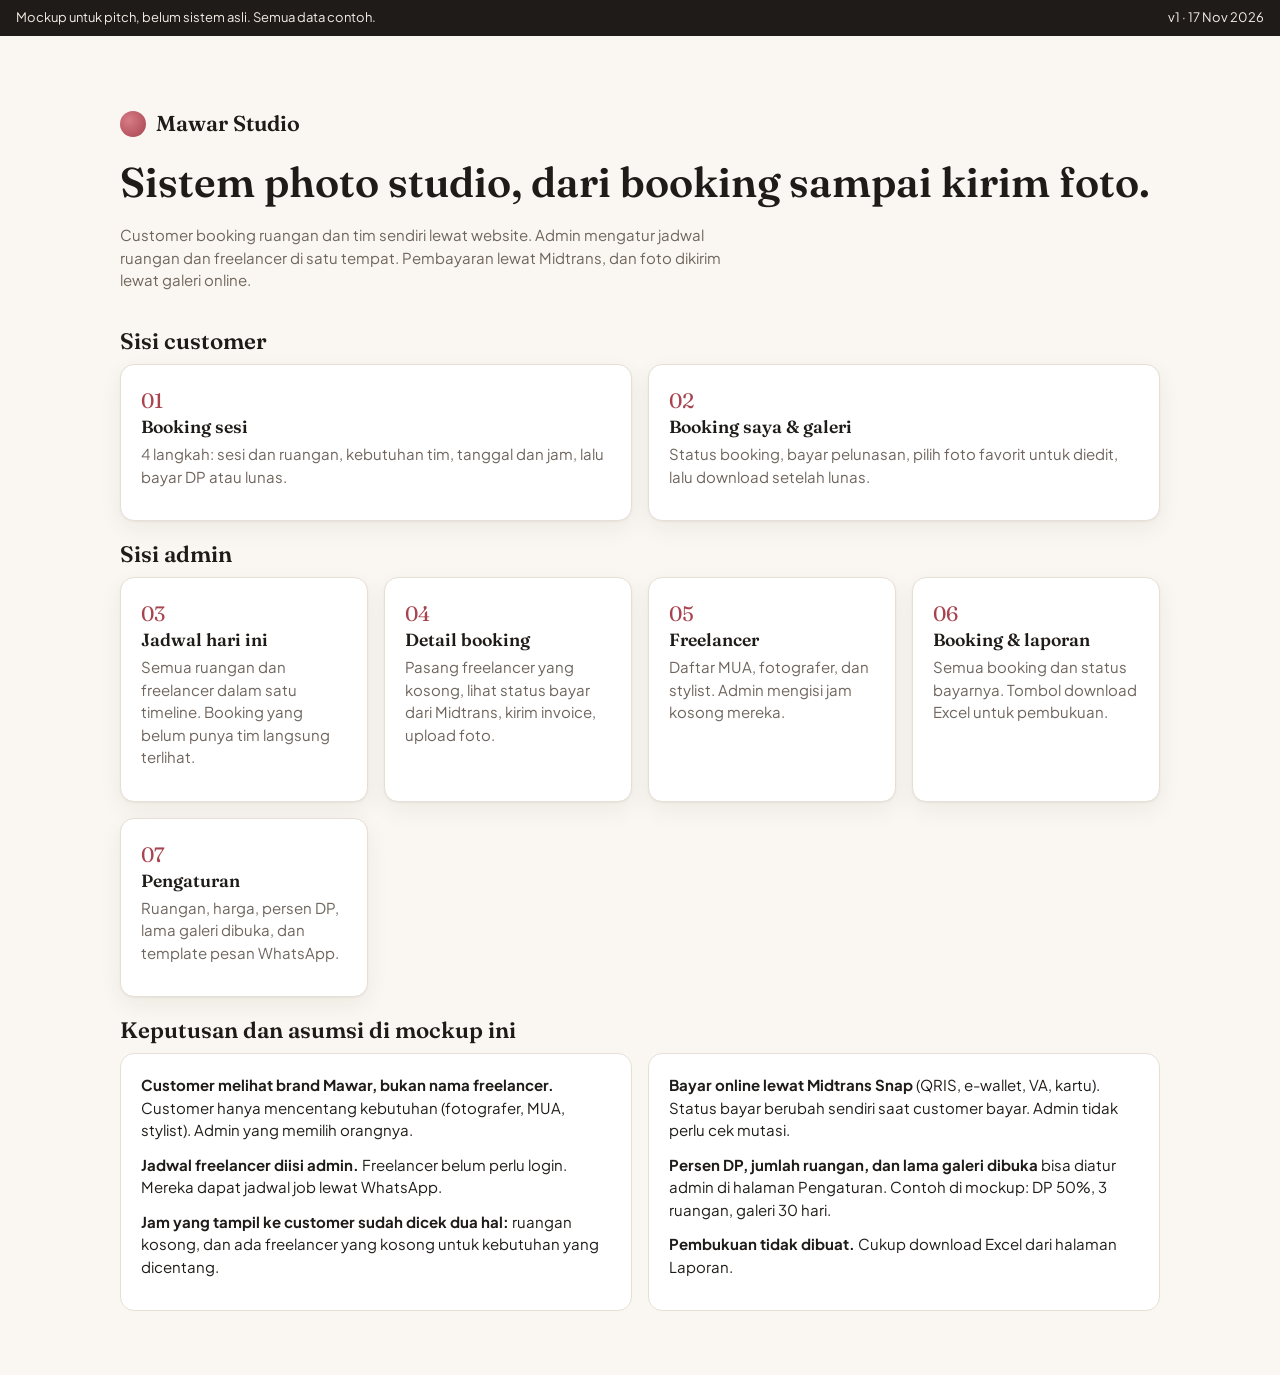
==== mockups/index.html @ 93187fc4 "Add clickable HTML mockups for the photo studio system Customer side: 4-step booking with Midtrans S" ====
<!doctype html>
<html lang="id">
<head>
  <meta charset="utf-8">
  <meta name="viewport" content="width=device-width, initial-scale=1">
  <title>Mawar Studio · Mockup sistem photo studio</title>
  <link rel="stylesheet" href="assets/style.css">
</head>
<body>
  <div class="mock-bar"><span>Mockup untuk pitch, belum sistem asli. Semua data contoh.</span><span>v1 · 17 Nov 2026</span></div>

  <main class="wrap">
    <section class="hero">
      <div class="brand" style="margin-bottom:18px"><span class="dot"></span> Mawar Studio</div>
      <h1>Sistem photo studio, dari booking sampai kirim foto.</h1>
      <p class="muted" style="max-width:640px">Customer booking ruangan dan tim sendiri lewat website. Admin mengatur jadwal ruangan dan freelancer di satu tempat. Pembayaran lewat Midtrans, dan foto dikirim lewat galeri online.</p>
    </section>

    <h2>Sisi customer</h2>
    <div class="grid g3">
      <a class="card screen-card" href="booking.html">
        <span class="num">01</span>
        <h3>Booking sesi</h3>
        <p class="muted">4 langkah: sesi dan ruangan, kebutuhan tim, tanggal dan jam, lalu bayar DP atau lunas.</p>
      </a>
      <a class="card screen-card" href="booking-saya.html">
        <span class="num">02</span>
        <h3>Booking saya &amp; galeri</h3>
        <p class="muted">Status booking, bayar pelunasan, pilih foto favorit untuk diedit, lalu download setelah lunas.</p>
      </a>
    </div>

    <h2 class="mt">Sisi admin</h2>
    <div class="grid g3">
      <a class="card screen-card" href="admin/index.html">
        <span class="num">03</span>
        <h3>Jadwal hari ini</h3>
        <p class="muted">Semua ruangan dan freelancer dalam satu timeline. Booking yang belum punya tim langsung terlihat.</p>
      </a>
      <a class="card screen-card" href="admin/booking.html">
        <span class="num">04</span>
        <h3>Detail booking</h3>
        <p class="muted">Pasang freelancer yang kosong, lihat status bayar dari Midtrans, kirim invoice, upload foto.</p>
      </a>
      <a class="card screen-card" href="admin/freelancer.html">
        <span class="num">05</span>
        <h3>Freelancer</h3>
        <p class="muted">Daftar MUA, fotografer, dan stylist. Admin mengisi jam kosong mereka.</p>
      </a>
      <a class="card screen-card" href="admin/laporan.html">
        <span class="num">06</span>
        <h3>Booking &amp; laporan</h3>
        <p class="muted">Semua booking dan status bayarnya. Tombol download Excel untuk pembukuan.</p>
      </a>
      <a class="card screen-card" href="admin/pengaturan.html">
        <span class="num">07</span>
        <h3>Pengaturan</h3>
        <p class="muted">Ruangan, harga, persen DP, lama galeri dibuka, dan template pesan WhatsApp.</p>
      </a>
    </div>

    <h2 class="mt">Keputusan dan asumsi di mockup ini</h2>
    <div class="grid g2">
      <div class="card flat stack">
        <p><b>Customer melihat brand Mawar, bukan nama freelancer.</b> Customer hanya mencentang kebutuhan (fotografer, MUA, stylist). Admin yang memilih orangnya.</p>
        <p><b>Jadwal freelancer diisi admin.</b> Freelancer belum perlu login. Mereka dapat jadwal job lewat WhatsApp.</p>
        <p><b>Jam yang tampil ke customer sudah dicek dua hal:</b> ruangan kosong, dan ada freelancer yang kosong untuk kebutuhan yang dicentang.</p>
      </div>
      <div class="card flat stack">
        <p><b>Bayar online lewat Midtrans Snap</b> (QRIS, e-wallet, VA, kartu). Status bayar berubah sendiri saat customer bayar. Admin tidak perlu cek mutasi.</p>
        <p><b>Persen DP, jumlah ruangan, dan lama galeri dibuka</b> bisa diatur admin di halaman Pengaturan. Contoh di mockup: DP 50%, 3 ruangan, galeri 30 hari.</p>
        <p><b>Pembukuan tidak dibuat.</b> Cukup download Excel dari halaman Laporan.</p>
      </div>
    </div>
  </main>
</body>
</html>
---- mockups/assets/style.css ----
/* Mawar Studio mockup styles. Static mockup only, no build step. */
@import url("https://fonts.googleapis.com/css2?family=Fraunces:opsz,wght@9..144,400;9..144,600&family=Plus+Jakarta+Sans:wght@400;500;600;700&display=swap");

:root {
  --bg: #faf7f2;
  --surface: #ffffff;
  --ink: #1f1b18;
  --muted: #6f655d;
  --line: #e7dfd5;
  --rose: #a8434f;
  --rose-soft: #f6e6e7;
  --sand: #efe7dc;
  --green: #2f7d5b;
  --green-soft: #e3f1ea;
  --amber: #a86b12;
  --amber-soft: #fbf0dc;
  --red: #b3372f;
  --red-soft: #fbe5e3;
  --radius: 14px;
  --shadow: 0 1px 2px rgba(31, 27, 24, .05), 0 8px 24px rgba(31, 27, 24, .06);
}

* { box-sizing: border-box; }
html, body { margin: 0; }
body {
  font-family: "Plus Jakarta Sans", system-ui, sans-serif;
  background: var(--bg);
  color: var(--ink);
  font-size: 15px;
  line-height: 1.5;
}
h1, h2, h3 { font-family: "Fraunces", Georgia, serif; font-weight: 600; line-height: 1.2; margin: 0 0 .4em; }
h1 { font-size: 2rem; }
h2 { font-size: 1.4rem; }
h3 { font-size: 1.1rem; }
p { margin: 0 0 .8em; }
a { color: var(--rose); }
small, .muted { color: var(--muted); }
img { max-width: 100%; display: block; }

/* Layout */
.wrap { max-width: 1080px; margin: 0 auto; padding: 24px 20px 64px; }
.narrow { max-width: 640px; }
.row { display: flex; gap: 12px; align-items: center; flex-wrap: wrap; }
.between { justify-content: space-between; }
.grid { display: grid; gap: 16px; }
.g2 { grid-template-columns: repeat(auto-fit, minmax(260px, 1fr)); }
.g3 { grid-template-columns: repeat(auto-fit, minmax(220px, 1fr)); }
.stack > * + * { margin-top: 12px; }
.mt { margin-top: 20px; }

/* Mockup banner */
.mock-bar {
  background: var(--ink); color: #f3ece4; font-size: 13px;
  padding: 8px 16px; display: flex; gap: 16px; justify-content: space-between; align-items: center; flex-wrap: wrap;
}
.mock-bar a { color: #f3ece4; text-decoration: none; opacity: .85; }
.mock-bar a:hover { opacity: 1; text-decoration: underline; }

/* Brand header (customer) */
.site-head { background: var(--surface); border-bottom: 1px solid var(--line); }
.site-head .wrap { padding-top: 14px; padding-bottom: 14px; display: flex; justify-content: space-between; align-items: center; }
.brand { font-family: "Fraunces", serif; font-size: 1.35rem; font-weight: 600; color: var(--ink); text-decoration: none; display: flex; align-items: center; gap: 10px; }
.brand .dot { width: 26px; height: 26px; border-radius: 50%; background: radial-gradient(circle at 35% 35%, #d77c86, var(--rose)); }

/* Cards */
.card { background: var(--surface); border: 1px solid var(--line); border-radius: var(--radius); padding: 20px; box-shadow: var(--shadow); }
.card.flat { box-shadow: none; }
.card h3 { margin-bottom: 6px; }

/* Buttons */
.btn {
  display: inline-flex; align-items: center; justify-content: center; gap: 8px;
  border: 1px solid var(--ink); background: var(--ink); color: #fff;
  padding: 11px 18px; border-radius: 999px; font: inherit; font-weight: 600; cursor: pointer; text-decoration: none;
  transition: transform .1s ease, opacity .15s ease;
}
.btn:hover { opacity: .9; }
.btn:active { transform: scale(.98); }
.btn.ghost { background: transparent; color: var(--ink); }
.btn.rose { background: var(--rose); border-color: var(--rose); }
.btn.green { background: var(--green); border-color: var(--green); }
.btn.sm { padding: 7px 12px; font-size: 13px; }
.btn.block { width: 100%; }
.btn[disabled] { opacity: .4; cursor: not-allowed; }
button:focus-visible, a:focus-visible, input:focus-visible, select:focus-visible { outline: 3px solid #d9a2a8; outline-offset: 2px; }

/* Pills / badges */
.badge { display: inline-block; font-size: 12px; font-weight: 600; padding: 3px 10px; border-radius: 999px; background: var(--sand); color: var(--ink); white-space: nowrap; }
.badge.paid { background: var(--green-soft); color: var(--green); }
.badge.dp { background: var(--amber-soft); color: var(--amber); }
.badge.unpaid { background: var(--red-soft); color: var(--red); }
.badge.rose { background: var(--rose-soft); color: var(--rose); }

/* Forms */
label { font-weight: 600; font-size: 14px; display: block; margin-bottom: 6px; }
input[type=text], input[type=email], input[type=tel], input[type=number], input[type=date], select, textarea {
  width: 100%; font: inherit; padding: 11px 12px; border: 1px solid var(--line); border-radius: 10px; background: #fff; color: var(--ink);
}
.field + .field { margin-top: 14px; }
.hint { font-size: 13px; color: var(--muted); margin-top: 4px; }

/* Selectable option cards */
.opt { position: relative; display: block; cursor: pointer; }
.opt input { position: absolute; opacity: 0; pointer-events: none; }
.opt .box { border: 1.5px solid var(--line); border-radius: var(--radius); background: #fff; padding: 14px; height: 100%; transition: border-color .15s, box-shadow .15s; }
.opt input:checked + .box { border-color: var(--rose); box-shadow: 0 0 0 3px var(--rose-soft); }
.opt input:focus-visible + .box { outline: 3px solid #d9a2a8; outline-offset: 2px; }
.opt .thumb { aspect-ratio: 4 / 3; border-radius: 10px; margin-bottom: 10px; background-size: cover; background-position: center; }
.price { font-weight: 700; }

/* Stepper */
.steps { display: flex; gap: 6px; margin: 8px 0 20px; }
.steps .s { flex: 1; height: 5px; border-radius: 99px; background: var(--line); }
.steps .s.on { background: var(--rose); }
.step-label { font-size: 13px; color: var(--muted); font-weight: 600; letter-spacing: .02em; text-transform: uppercase; }

/* Date strip and slots */
.dates { display: flex; gap: 8px; overflow-x: auto; padding-bottom: 6px; }
.date {
  flex: 0 0 64px; text-align: center; border: 1.5px solid var(--line); border-radius: 12px; background: #fff;
  padding: 8px 4px; cursor: pointer; font: inherit; color: var(--ink);
}
.date b { display: block; font-size: 1.2rem; }
.date.on { border-color: var(--rose); background: var(--rose-soft); }
.slots { display: grid; grid-template-columns: repeat(auto-fill, minmax(96px, 1fr)); gap: 8px; }
.slot { border: 1.5px solid var(--line); border-radius: 10px; background: #fff; padding: 10px 6px; font: inherit; cursor: pointer; text-align: center; color: var(--ink); }
.slot.on { border-color: var(--rose); background: var(--rose-soft); font-weight: 700; }
.slot[disabled] { background: #f3efe9; color: #aaa097; cursor: not-allowed; text-decoration: line-through; }
.slot small { display: block; font-size: 11px; text-decoration: none; }

/* Summary bar */
.summary { position: sticky; bottom: 0; background: var(--surface); border-top: 1px solid var(--line); padding: 14px 20px; box-shadow: 0 -6px 20px rgba(0,0,0,.05); }
.summary .wrap { padding: 0; display: flex; justify-content: space-between; align-items: center; gap: 12px; }
.lines { width: 100%; border-collapse: collapse; }
.lines td { padding: 6px 0; }
.lines td:last-child { text-align: right; }
.lines tr.total td { border-top: 1px solid var(--line); font-weight: 700; padding-top: 10px; }

/* Modal (Midtrans Snap simulation) */
.modal { position: fixed; inset: 0; background: rgba(20, 16, 14, .55); display: none; align-items: center; justify-content: center; padding: 16px; z-index: 50; }
.modal.open { display: flex; }
.sheet { background: #fff; width: 100%; max-width: 400px; border-radius: 16px; overflow: hidden; box-shadow: 0 20px 60px rgba(0,0,0,.3); }
.sheet .top { background: #0b2b4c; color: #fff; padding: 14px 18px; }
.sheet .top small { color: #b8c7d8; }
.sheet .body { padding: 16px 18px 18px; }
.method { display: flex; justify-content: space-between; align-items: center; width: 100%; padding: 13px 12px; border: 1px solid var(--line); border-radius: 10px; background: #fff; font: inherit; cursor: pointer; margin-bottom: 8px; color: var(--ink); }
.method:hover { border-color: #0b2b4c; }
.qr { width: 180px; height: 180px; margin: 10px auto; background:
  repeating-linear-gradient(90deg, #111 0 8px, #fff 8px 14px, #111 14px 18px, #fff 18px 30px),
  repeating-linear-gradient(0deg, #111 0 6px, #fff 6px 16px);
  background-blend-mode: difference; border: 10px solid #fff; outline: 1px solid var(--line); }

/* WhatsApp bubble */
.wa { background: #e7ddd3; border-radius: 14px; padding: 14px; }
.wa .msg { background: #dcf8c6; border-radius: 10px 10px 2px 10px; padding: 10px 12px; max-width: 92%; margin-left: auto; font-size: 14px; box-shadow: 0 1px 1px rgba(0,0,0,.1); white-space: pre-line; }
.wa .who { font-size: 12px; color: var(--muted); margin-bottom: 6px; }

/* Timeline (status) */
.timeline { list-style: none; padding: 0; margin: 0; }
.timeline li { position: relative; padding: 0 0 16px 28px; }
.timeline li::before { content: ""; position: absolute; left: 6px; top: 6px; width: 10px; height: 10px; border-radius: 50%; background: var(--line); box-shadow: 0 0 0 3px #fff; }
.timeline li::after { content: ""; position: absolute; left: 10px; top: 18px; bottom: 0; width: 2px; background: var(--line); }
.timeline li:last-child::after { display: none; }
.timeline li.done::before { background: var(--green); }
.timeline li.now::before { background: var(--rose); }

/* Gallery */
.gallery { display: grid; grid-template-columns: repeat(auto-fill, minmax(150px, 1fr)); gap: 10px; }
.ph { position: relative; aspect-ratio: 3 / 4; border-radius: 10px; overflow: hidden; background: var(--sand); }
.ph img { width: 100%; height: 100%; object-fit: cover; }
.ph .wm { position: absolute; inset: 0; display: flex; align-items: center; justify-content: center; color: rgba(255,255,255,.75); font-family: "Fraunces", serif; font-size: 18px; transform: rotate(-25deg); pointer-events: none; text-shadow: 0 1px 3px rgba(0,0,0,.4); }
.ph .fav { position: absolute; right: 8px; bottom: 8px; width: 34px; height: 34px; border-radius: 50%; border: 0; background: rgba(255,255,255,.9); cursor: pointer; font-size: 16px; }
.ph .fav.on { background: var(--rose); color: #fff; }
.unlocked .wm { display: none; }

/* Admin shell */
.admin { display: grid; grid-template-columns: 220px 1fr; min-height: calc(100vh - 36px); }
.side { background: #201b18; color: #e9e1d8; padding: 20px 14px; }
.side .brand { color: #fff; margin-bottom: 24px; font-size: 1.15rem; }
.side nav a { display: block; color: #cfc4b9; text-decoration: none; padding: 9px 12px; border-radius: 10px; margin-bottom: 2px; font-weight: 500; }
.side nav a:hover { background: #2d2622; color: #fff; }
.side nav a.on { background: #3a302b; color: #fff; }
.side .who { margin-top: 28px; font-size: 13px; color: #9d9087; padding: 0 12px; }
.main { padding: 24px 28px 60px; min-width: 0; }
.main-head { display: flex; justify-content: space-between; align-items: center; gap: 12px; flex-wrap: wrap; margin-bottom: 18px; }
.kpis { display: grid; grid-template-columns: repeat(auto-fit, minmax(170px, 1fr)); gap: 12px; margin-bottom: 18px; }
.kpi { background: #fff; border: 1px solid var(--line); border-radius: 12px; padding: 14px 16px; }
.kpi b { display: block; font-size: 1.5rem; font-family: "Fraunces", serif; }
.kpi span { font-size: 13px; color: var(--muted); }

@media (max-width: 860px) {
  .admin { grid-template-columns: 1fr; }
  .side { padding: 12px; }
  .side .brand { margin-bottom: 8px; }
  .side nav { display: flex; gap: 4px; overflow-x: auto; }
  .side nav a { white-space: nowrap; }
  .side .who { display: none; }
  .main { padding: 18px 14px 48px; }
}

/* Day timeline (admin) */
.tl { overflow-x: auto; background: #fff; border: 1px solid var(--line); border-radius: var(--radius); }
.tl-grid { display: grid; grid-template-columns: 150px 1fr; min-width: 900px; }
.tl-row { display: contents; }
.tl-name { padding: 10px 12px; border-bottom: 1px solid var(--line); font-weight: 600; font-size: 14px; background: #fcfaf7; }
.tl-name small { display: block; font-weight: 400; }
.tl-track { position: relative; border-bottom: 1px solid var(--line); min-height: 58px;
  background-image: repeating-linear-gradient(90deg, transparent 0, transparent calc(100% / 13 - 1px), var(--line) calc(100% / 13 - 1px), var(--line) calc(100% / 13)); }
.tl-head .tl-track { min-height: 32px; display: grid; grid-template-columns: repeat(13, 1fr); font-size: 12px; color: var(--muted); background: #fcfaf7; }
.tl-head .tl-track span { padding: 8px 4px; }
.tl-sec { grid-column: 1 / -1; padding: 6px 12px; font-size: 12px; font-weight: 700; color: var(--muted); text-transform: uppercase; letter-spacing: .04em; background: var(--bg); border-bottom: 1px solid var(--line); }
.blk { position: absolute; top: 7px; bottom: 7px; border-radius: 8px; padding: 5px 8px; font-size: 12px; line-height: 1.3; overflow: hidden; text-decoration: none; color: var(--ink); border-left: 4px solid; }
.blk b { display: block; white-space: nowrap; overflow: hidden; text-overflow: ellipsis; }
.blk.paid { background: var(--green-soft); border-color: var(--green); }
.blk.dp { background: var(--amber-soft); border-color: var(--amber); }
.blk.unpaid { background: var(--red-soft); border-color: var(--red); }
.blk.free { background: #eef3f8; border-color: #8aa4bf; color: #3d5470; }
.blk.job { background: var(--rose-soft); border-color: var(--rose); }
.blk.buffer { background: repeating-linear-gradient(45deg, #f1ece6, #f1ece6 4px, #e8e1d9 4px, #e8e1d9 8px); border-color: #c9beb2; color: var(--muted); }

/* Tables */
.table-wrap { overflow-x: auto; background: #fff; border: 1px solid var(--line); border-radius: var(--radius); }
table.t { width: 100%; border-collapse: collapse; font-size: 14px; }
table.t th, table.t td { padding: 11px 14px; text-align: left; border-bottom: 1px solid var(--line); white-space: nowrap; }
table.t th { font-size: 12px; text-transform: uppercase; letter-spacing: .04em; color: var(--muted); background: #fcfaf7; }
table.t tr:last-child td { border-bottom: 0; }
table.t td.num, table.t th.num { text-align: right; }

/* Availability grid (freelancer) */
.avail { display: grid; grid-template-columns: 70px repeat(7, 1fr); gap: 4px; min-width: 620px; }
.avail .h { font-size: 12px; font-weight: 700; color: var(--muted); text-align: center; padding: 4px; }
.avail .t { font-size: 12px; color: var(--muted); padding: 6px 4px; }
.cell { border: 1px solid var(--line); border-radius: 6px; background: #fff; cursor: pointer; min-height: 30px; }
.cell.on { background: #cfe5d8; border-color: #9cc8ae; }
.cell.busy { background: var(--rose-soft); border-color: #e3b9bd; cursor: not-allowed; }

/* Dropzone */
.drop { border: 2px dashed #d3c7ba; border-radius: var(--radius); padding: 26px; text-align: center; background: #fcfaf7; color: var(--muted); }

/* Toast */
.toast { position: fixed; left: 50%; bottom: 24px; transform: translateX(-50%) translateY(20px); background: var(--ink); color: #fff; padding: 11px 18px; border-radius: 999px; font-size: 14px; opacity: 0; transition: all .25s ease; z-index: 60; pointer-events: none; }
.toast.show { opacity: 1; transform: translateX(-50%) translateY(0); }

/* Hub */
.hero { padding: 48px 0 24px; }
.hero h1 { font-size: 2.6rem; }
.screen-card { display: block; text-decoration: none; color: var(--ink); transition: transform .15s ease, box-shadow .15s ease; }
.screen-card:hover { transform: translateY(-2px); box-shadow: 0 12px 30px rgba(31,27,24,.1); }
.screen-card .num { font-family: "Fraunces", serif; color: var(--rose); font-size: 1.3rem; }
.note { background: var(--amber-soft); border: 1px solid #efd9b1; border-radius: 12px; padding: 14px 16px; font-size: 14px; }
.hide { display: none !important; }
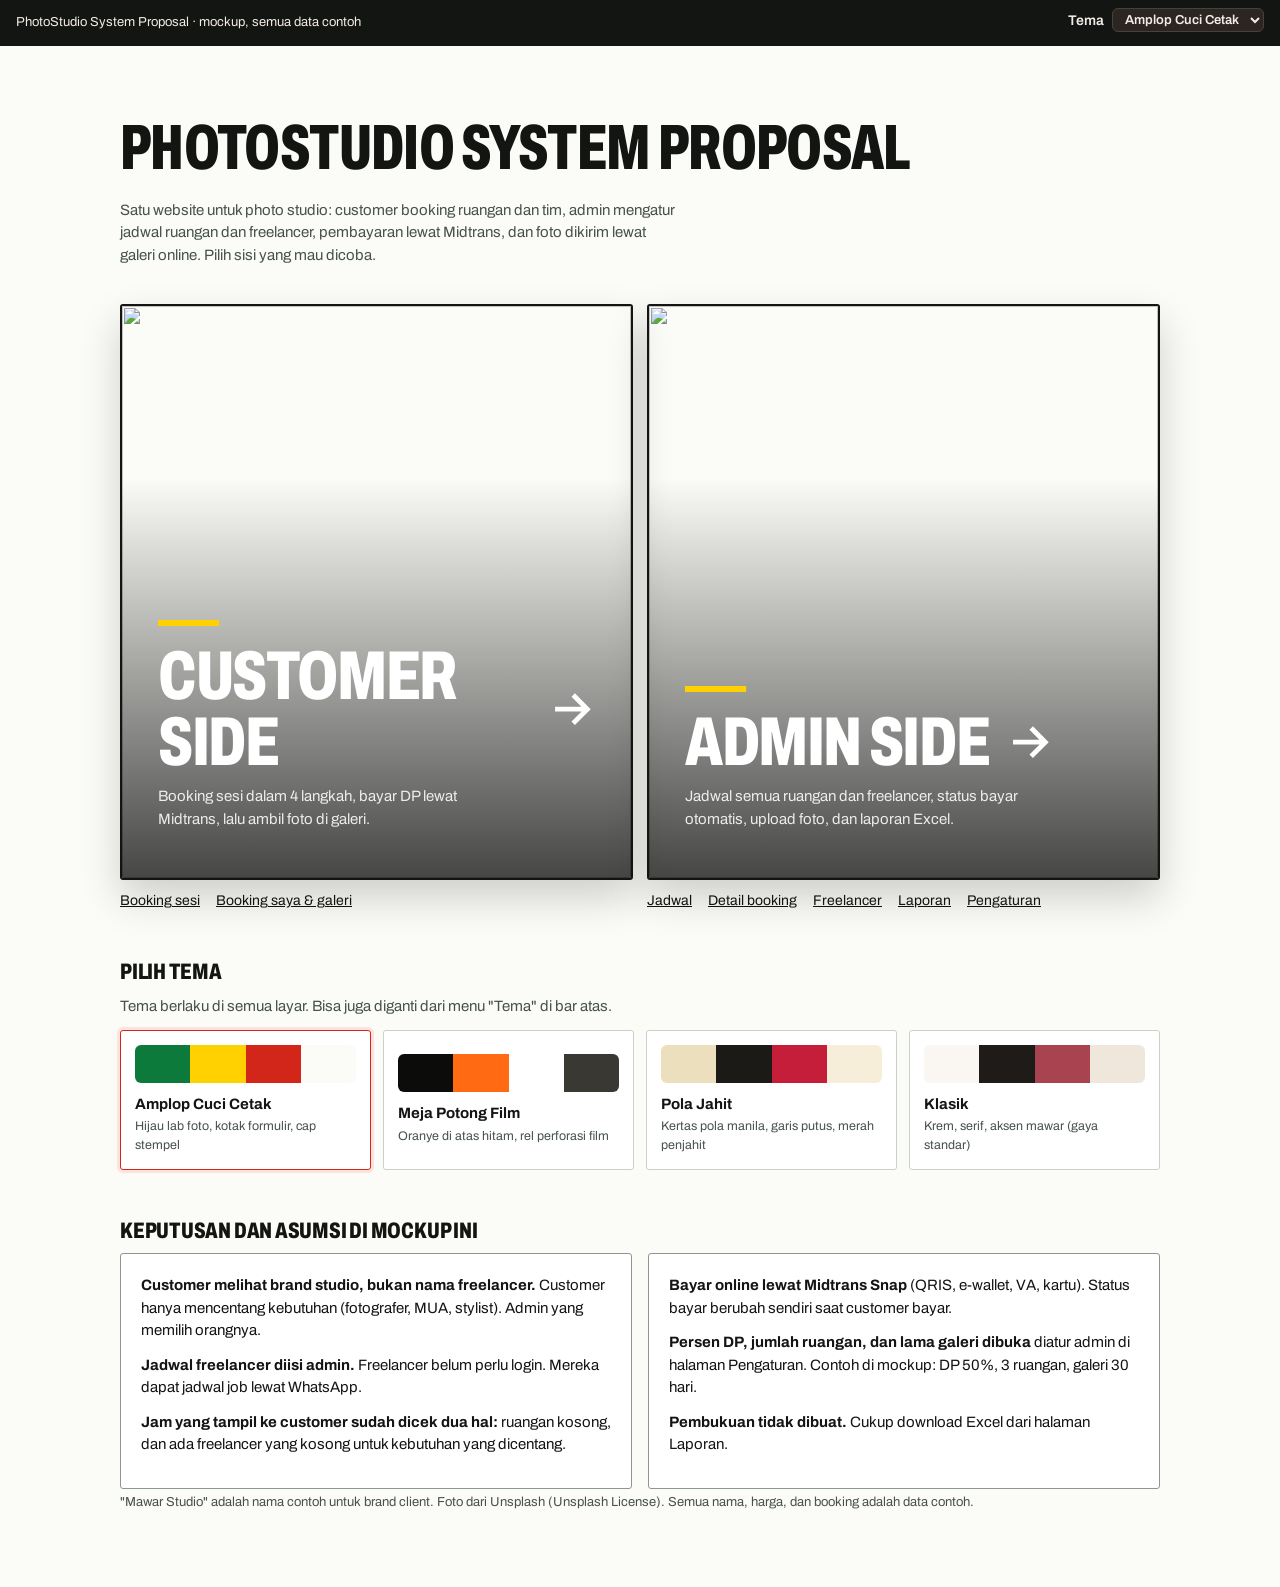
==== commit c253eec9: "Rename to PhotoStudio System Proposal, add stock photos and themes - Start page with two large Custo" ====
--- a/mockups/index.html
+++ b/mockups/index.html
@@ -2,76 +2,88 @@
 <html lang="id">
 <head>
   <meta charset="utf-8">
+  <script>(function(){var q=new URLSearchParams(location.search).get("theme"),t=q||localStorage.getItem("ps-theme")||"cetak";document.documentElement.dataset.theme=t;if(q)try{localStorage.setItem("ps-theme",q)}catch(e){}})()</script>
   <meta name="viewport" content="width=device-width, initial-scale=1">
-  <title>Mawar Studio · Mockup sistem photo studio</title>
+  <title>PhotoStudio System Proposal</title>
   <link rel="stylesheet" href="assets/style.css">
 </head>
 <body>
-  <div class="mock-bar"><span>Mockup untuk pitch, belum sistem asli. Semua data contoh.</span><span>v1 · 17 Nov 2026</span></div>
+  <!--
+  THESIS: the proposal opens on two doors, the customer's and the studio's, instead of a feature list; the system is understood by walking in.
+  OWN-WORLD: default theme "Amplop Cuci Cetak": photo-lab envelope green fields, black order-form rule boxes, red ink for the chosen option, yellow price box, stamped mono numbers, condensed uppercase Archivo.
+  STORY: the visitor picks a side, clicks through a real booking or a real admin day, and believes one system can replace the DM-and-spreadsheet routine.
+  FIRST VIEWPORT: title left at display size; below it two equal full-photo doors, Customer Side and Admin Side, each with a growing accent bar and arrow.
+  FORM: grounded candidate 6 of 7 (photo-lab print envelope); challengers Meja Potong Film and Pola Jahit kept as switchable themes; seed key 1aae9d36.
+  FINISH: unreviewed and undocumented is unfinished; this build ends with the finish review, the verdict, and DESIGN.md
+  -->
+  <div class="mock-bar"><span>PhotoStudio System Proposal · mockup, semua data contoh</span></div>
 
   <main class="wrap">
-    <section class="hero">
-      <div class="brand" style="margin-bottom:18px"><span class="dot"></span> Mawar Studio</div>
-      <h1>Sistem photo studio, dari booking sampai kirim foto.</h1>
-      <p class="muted" style="max-width:640px">Customer booking ruangan dan tim sendiri lewat website. Admin mengatur jadwal ruangan dan freelancer di satu tempat. Pembayaran lewat Midtrans, dan foto dikirim lewat galeri online.</p>
+    <section class="start-top">
+      <h1>PhotoStudio System Proposal</h1>
+      <p>Satu website untuk photo studio: customer booking ruangan dan tim, admin mengatur jadwal ruangan dan freelancer, pembayaran lewat Midtrans, dan foto dikirim lewat galeri online. Pilih sisi yang mau dicoba.</p>
     </section>
 
-    <h2>Sisi customer</h2>
-    <div class="grid g3">
-      <a class="card screen-card" href="booking.html">
-        <span class="num">01</span>
-        <h3>Booking sesi</h3>
-        <p class="muted">4 langkah: sesi dan ruangan, kebutuhan tim, tanggal dan jam, lalu bayar DP atau lunas.</p>
-      </a>
-      <a class="card screen-card" href="booking-saya.html">
-        <span class="num">02</span>
-        <h3>Booking saya &amp; galeri</h3>
-        <p class="muted">Status booking, bayar pelunasan, pilih foto favorit untuk diedit, lalu download setelah lunas.</p>
-      </a>
+    <div class="split">
+      <div>
+        <a class="door" href="booking.html">
+          <img src="https://images.unsplash.com/photo-1554384032-56ff486b6cd4?w=1200&h=1300&fit=crop&crop=entropy&q=72&auto=format" alt="">
+          <div class="door-in">
+            <div class="door-bar"></div>
+            <div class="door-label">Customer Side <svg viewBox="0 0 24 24" fill="none" stroke="currentColor" stroke-width="2.4" aria-hidden="true"><path d="M4 12h15M13 5l7 7-7 7"/></svg></div>
+            <p class="door-sub">Booking sesi dalam 4 langkah, bayar DP lewat Midtrans, lalu ambil foto di galeri.</p>
+          </div>
+        </a>
+        <div class="door-links"><a href="booking.html">Booking sesi</a><a href="booking-saya.html">Booking saya &amp; galeri</a></div>
+      </div>
+      <div>
+        <a class="door" href="admin/index.html">
+          <img src="https://images.unsplash.com/photo-1471341971476-ae15ff5dd4ea?w=1200&h=1300&fit=crop&crop=entropy&q=72&auto=format" alt="">
+          <div class="door-in">
+            <div class="door-bar"></div>
+            <div class="door-label">Admin Side <svg viewBox="0 0 24 24" fill="none" stroke="currentColor" stroke-width="2.4" aria-hidden="true"><path d="M4 12h15M13 5l7 7-7 7"/></svg></div>
+            <p class="door-sub">Jadwal semua ruangan dan freelancer, status bayar otomatis, upload foto, dan laporan Excel.</p>
+          </div>
+        </a>
+        <div class="door-links"><a href="admin/index.html">Jadwal</a><a href="admin/booking.html">Detail booking</a><a href="admin/freelancer.html">Freelancer</a><a href="admin/laporan.html">Laporan</a><a href="admin/pengaturan.html">Pengaturan</a></div>
+      </div>
     </div>
 
-    <h2 class="mt">Sisi admin</h2>
-    <div class="grid g3">
-      <a class="card screen-card" href="admin/index.html">
-        <span class="num">03</span>
-        <h3>Jadwal hari ini</h3>
-        <p class="muted">Semua ruangan dan freelancer dalam satu timeline. Booking yang belum punya tim langsung terlihat.</p>
-      </a>
-      <a class="card screen-card" href="admin/booking.html">
-        <span class="num">04</span>
-        <h3>Detail booking</h3>
-        <p class="muted">Pasang freelancer yang kosong, lihat status bayar dari Midtrans, kirim invoice, upload foto.</p>
-      </a>
-      <a class="card screen-card" href="admin/freelancer.html">
-        <span class="num">05</span>
-        <h3>Freelancer</h3>
-        <p class="muted">Daftar MUA, fotografer, dan stylist. Admin mengisi jam kosong mereka.</p>
-      </a>
-      <a class="card screen-card" href="admin/laporan.html">
-        <span class="num">06</span>
-        <h3>Booking &amp; laporan</h3>
-        <p class="muted">Semua booking dan status bayarnya. Tombol download Excel untuk pembukuan.</p>
-      </a>
-      <a class="card screen-card" href="admin/pengaturan.html">
-        <span class="num">07</span>
-        <h3>Pengaturan</h3>
-        <p class="muted">Ruangan, harga, persen DP, lama galeri dibuka, dan template pesan WhatsApp.</p>
-      </a>
-    </div>
+    <section class="mt" style="margin-top:48px">
+      <h2>Pilih tema</h2>
+      <p class="muted">Tema berlaku di semua layar. Bisa juga diganti dari menu "Tema" di bar atas.</p>
+      <div class="themes" id="themes"></div>
+    </section>
 
-    <h2 class="mt">Keputusan dan asumsi di mockup ini</h2>
-    <div class="grid g2">
-      <div class="card flat stack">
-        <p><b>Customer melihat brand Mawar, bukan nama freelancer.</b> Customer hanya mencentang kebutuhan (fotografer, MUA, stylist). Admin yang memilih orangnya.</p>
-        <p><b>Jadwal freelancer diisi admin.</b> Freelancer belum perlu login. Mereka dapat jadwal job lewat WhatsApp.</p>
-        <p><b>Jam yang tampil ke customer sudah dicek dua hal:</b> ruangan kosong, dan ada freelancer yang kosong untuk kebutuhan yang dicentang.</p>
+    <section style="margin-top:48px">
+      <h2>Keputusan dan asumsi di mockup ini</h2>
+      <div class="grid g2">
+        <div class="card flat stack">
+          <p><b>Customer melihat brand studio, bukan nama freelancer.</b> Customer hanya mencentang kebutuhan (fotografer, MUA, stylist). Admin yang memilih orangnya.</p>
+          <p><b>Jadwal freelancer diisi admin.</b> Freelancer belum perlu login. Mereka dapat jadwal job lewat WhatsApp.</p>
+          <p><b>Jam yang tampil ke customer sudah dicek dua hal:</b> ruangan kosong, dan ada freelancer yang kosong untuk kebutuhan yang dicentang.</p>
+        </div>
+        <div class="card flat stack">
+          <p><b>Bayar online lewat Midtrans Snap</b> (QRIS, e-wallet, VA, kartu). Status bayar berubah sendiri saat customer bayar.</p>
+          <p><b>Persen DP, jumlah ruangan, dan lama galeri dibuka</b> diatur admin di halaman Pengaturan. Contoh di mockup: DP 50%, 3 ruangan, galeri 30 hari.</p>
+          <p><b>Pembukuan tidak dibuat.</b> Cukup download Excel dari halaman Laporan.</p>
+        </div>
       </div>
-      <div class="card flat stack">
-        <p><b>Bayar online lewat Midtrans Snap</b> (QRIS, e-wallet, VA, kartu). Status bayar berubah sendiri saat customer bayar. Admin tidak perlu cek mutasi.</p>
-        <p><b>Persen DP, jumlah ruangan, dan lama galeri dibuka</b> bisa diatur admin di halaman Pengaturan. Contoh di mockup: DP 50%, 3 ruangan, galeri 30 hari.</p>
-        <p><b>Pembukuan tidak dibuat.</b> Cukup download Excel dari halaman Laporan.</p>
-      </div>
-    </div>
+      <p class="hint mt">"Mawar Studio" adalah nama contoh untuk brand client. Foto dari Unsplash (Unsplash License). Semua nama, harga, dan booking adalah data contoh.</p>
+    </section>
   </main>
+
+  <script src="assets/app.js"></script>
+  <script>
+    const box = document.getElementById("themes");
+    function paint() {
+      const cur = document.documentElement.dataset.theme;
+      box.innerHTML = THEMES.map(([k, n, d, sw]) => `<button class="theme-card" data-k="${k}" aria-pressed="${k === cur}">
+        <span class="sw">${sw.map((c) => `<span style="background:${c}"></span>`).join("")}</span><b>${n}</b><small class="muted">${d}</small></button>`).join("");
+    }
+    box.addEventListener("click", (e) => { const b = e.target.closest("[data-k]"); if (b) setTheme(b.dataset.k); });
+    document.addEventListener("themechange", paint);
+    paint();
+  </script>
 </body>
 </html>
--- a/mockups/assets/style.css
+++ b/mockups/assets/style.css
@@ -1,5 +1,5 @@
 /* Mawar Studio mockup styles. Static mockup only, no build step. */
-@import url("https://fonts.googleapis.com/css2?family=Fraunces:opsz,wght@9..144,400;9..144,600&family=Plus+Jakarta+Sans:wght@400;500;600;700&display=swap");
+@import url("https://fonts.googleapis.com/css2?family=Archivo:wdth,wght@62..125,400..800&family=Courier+Prime:wght@400;700&family=Barlow+Condensed:wght@400;500;600;700&family=Bricolage+Grotesque:opsz,wght@12..96,400..800&family=Libre+Franklin:wght@400;500;600;700&family=Fraunces:opsz,wght@9..144,400;9..144,600&family=Plus+Jakarta+Sans:wght@400;500;600;700&display=swap");
 
 :root {
   --bg: #faf7f2;
@@ -18,18 +18,24 @@
   --red-soft: #fbe5e3;
   --radius: 14px;
   --shadow: 0 1px 2px rgba(31, 27, 24, .05), 0 8px 24px rgba(31, 27, 24, .06);
+  --display: "Fraunces", Georgia, serif;
+  --body: "Plus Jakarta Sans", system-ui, sans-serif;
+  --mono: "Courier Prime", ui-monospace, monospace;
+  --btn-radius: 999px;
+  --side-bg: #201b18;
+  --side-on: #3a302b;
 }
 
 * { box-sizing: border-box; }
 html, body { margin: 0; }
 body {
-  font-family: "Plus Jakarta Sans", system-ui, sans-serif;
+  font-family: var(--body);
   background: var(--bg);
   color: var(--ink);
   font-size: 15px;
   line-height: 1.5;
 }
-h1, h2, h3 { font-family: "Fraunces", Georgia, serif; font-weight: 600; line-height: 1.2; margin: 0 0 .4em; }
+h1, h2, h3 { font-family: var(--display); font-weight: 600; line-height: 1.2; margin: 0 0 .4em; }
 h1 { font-size: 2rem; }
 h2 { font-size: 1.4rem; }
 h3 { font-size: 1.1rem; }
@@ -60,7 +66,7 @@
 /* Brand header (customer) */
 .site-head { background: var(--surface); border-bottom: 1px solid var(--line); }
 .site-head .wrap { padding-top: 14px; padding-bottom: 14px; display: flex; justify-content: space-between; align-items: center; }
-.brand { font-family: "Fraunces", serif; font-size: 1.35rem; font-weight: 600; color: var(--ink); text-decoration: none; display: flex; align-items: center; gap: 10px; }
+.brand { font-family: var(--display); font-size: 1.35rem; font-weight: 600; color: var(--ink); text-decoration: none; display: flex; align-items: center; gap: 10px; }
 .brand .dot { width: 26px; height: 26px; border-radius: 50%; background: radial-gradient(circle at 35% 35%, #d77c86, var(--rose)); }
 
 /* Cards */
@@ -72,7 +78,7 @@
 .btn {
   display: inline-flex; align-items: center; justify-content: center; gap: 8px;
   border: 1px solid var(--ink); background: var(--ink); color: #fff;
-  padding: 11px 18px; border-radius: 999px; font: inherit; font-weight: 600; cursor: pointer; text-decoration: none;
+  padding: 11px 18px; border-radius: var(--btn-radius); font: inherit; font-weight: 600; cursor: pointer; text-decoration: none;
   transition: transform .1s ease, opacity .15s ease;
 }
 .btn:hover { opacity: .9; }
@@ -169,24 +175,26 @@
 .gallery { display: grid; grid-template-columns: repeat(auto-fill, minmax(150px, 1fr)); gap: 10px; }
 .ph { position: relative; aspect-ratio: 3 / 4; border-radius: 10px; overflow: hidden; background: var(--sand); }
 .ph img { width: 100%; height: 100%; object-fit: cover; }
-.ph .wm { position: absolute; inset: 0; display: flex; align-items: center; justify-content: center; color: rgba(255,255,255,.75); font-family: "Fraunces", serif; font-size: 18px; transform: rotate(-25deg); pointer-events: none; text-shadow: 0 1px 3px rgba(0,0,0,.4); }
-.ph .fav { position: absolute; right: 8px; bottom: 8px; width: 34px; height: 34px; border-radius: 50%; border: 0; background: rgba(255,255,255,.9); cursor: pointer; font-size: 16px; }
+.ph .wm { position: absolute; inset: 0; display: flex; align-items: center; justify-content: center; color: rgba(255,255,255,.75); font-family: var(--display); font-size: 18px; transform: rotate(-25deg); pointer-events: none; text-shadow: 0 1px 3px rgba(0,0,0,.4); }
+.ph .fav { position: absolute; right: 8px; bottom: 8px; width: 36px; height: 36px; border-radius: 50%; border: 0; background: rgba(255,255,255,.92); cursor: pointer; display: grid; place-items: center; color: var(--ink); }
+.ph .fav svg { width: 18px; height: 18px; fill: none; stroke: currentColor; stroke-width: 2; }
+.ph .fav.on svg { fill: currentColor; }
 .ph .fav.on { background: var(--rose); color: #fff; }
 .unlocked .wm { display: none; }
 
 /* Admin shell */
 .admin { display: grid; grid-template-columns: 220px 1fr; min-height: calc(100vh - 36px); }
-.side { background: #201b18; color: #e9e1d8; padding: 20px 14px; }
+.side { background: var(--side-bg); color: #e9e1d8; padding: 20px 14px; }
 .side .brand { color: #fff; margin-bottom: 24px; font-size: 1.15rem; }
 .side nav a { display: block; color: #cfc4b9; text-decoration: none; padding: 9px 12px; border-radius: 10px; margin-bottom: 2px; font-weight: 500; }
 .side nav a:hover { background: #2d2622; color: #fff; }
-.side nav a.on { background: #3a302b; color: #fff; }
+.side nav a.on { background: var(--side-on); color: #fff; }
 .side .who { margin-top: 28px; font-size: 13px; color: #9d9087; padding: 0 12px; }
 .main { padding: 24px 28px 60px; min-width: 0; }
 .main-head { display: flex; justify-content: space-between; align-items: center; gap: 12px; flex-wrap: wrap; margin-bottom: 18px; }
 .kpis { display: grid; grid-template-columns: repeat(auto-fit, minmax(170px, 1fr)); gap: 12px; margin-bottom: 18px; }
 .kpi { background: #fff; border: 1px solid var(--line); border-radius: 12px; padding: 14px 16px; }
-.kpi b { display: block; font-size: 1.5rem; font-family: "Fraunces", serif; }
+.kpi b { display: block; font-size: 1.5rem; font-family: var(--display); }
 .kpi span { font-size: 13px; color: var(--muted); }
 
 @media (max-width: 860px) {
@@ -210,7 +218,7 @@
 .tl-head .tl-track { min-height: 32px; display: grid; grid-template-columns: repeat(13, 1fr); font-size: 12px; color: var(--muted); background: #fcfaf7; }
 .tl-head .tl-track span { padding: 8px 4px; }
 .tl-sec { grid-column: 1 / -1; padding: 6px 12px; font-size: 12px; font-weight: 700; color: var(--muted); text-transform: uppercase; letter-spacing: .04em; background: var(--bg); border-bottom: 1px solid var(--line); }
-.blk { position: absolute; top: 7px; bottom: 7px; border-radius: 8px; padding: 5px 8px; font-size: 12px; line-height: 1.3; overflow: hidden; text-decoration: none; color: var(--ink); border-left: 4px solid; }
+.blk { position: absolute; top: 7px; bottom: 7px; border-radius: 8px; padding: 5px 8px; font-size: 12px; line-height: 1.3; overflow: hidden; text-decoration: none; color: var(--ink); border: 1px solid; }
 .blk b { display: block; white-space: nowrap; overflow: hidden; text-overflow: ellipsis; }
 .blk.paid { background: var(--green-soft); border-color: var(--green); }
 .blk.dp { background: var(--amber-soft); border-color: var(--amber); }
@@ -239,7 +247,7 @@
 .drop { border: 2px dashed #d3c7ba; border-radius: var(--radius); padding: 26px; text-align: center; background: #fcfaf7; color: var(--muted); }
 
 /* Toast */
-.toast { position: fixed; left: 50%; bottom: 24px; transform: translateX(-50%) translateY(20px); background: var(--ink); color: #fff; padding: 11px 18px; border-radius: 999px; font-size: 14px; opacity: 0; transition: all .25s ease; z-index: 60; pointer-events: none; }
+.toast { position: fixed; left: 50%; bottom: 24px; transform: translateX(-50%) translateY(20px); background: var(--ink); color: #fff; padding: 11px 18px; border-radius: var(--btn-radius); font-size: 14px; opacity: 0; transition: all .25s ease; z-index: 60; pointer-events: none; }
 .toast.show { opacity: 1; transform: translateX(-50%) translateY(0); }
 
 /* Hub */
@@ -247,6 +255,143 @@
 .hero h1 { font-size: 2.6rem; }
 .screen-card { display: block; text-decoration: none; color: var(--ink); transition: transform .15s ease, box-shadow .15s ease; }
 .screen-card:hover { transform: translateY(-2px); box-shadow: 0 12px 30px rgba(31,27,24,.1); }
-.screen-card .num { font-family: "Fraunces", serif; color: var(--rose); font-size: 1.3rem; }
+.screen-card .num { font-family: var(--display); color: var(--rose); font-size: 1.3rem; }
 .note { background: var(--amber-soft); border: 1px solid #efd9b1; border-radius: 12px; padding: 14px 16px; font-size: 14px; }
 .hide { display: none !important; }
+
+/* ================= Theme switcher ================= */
+.theme-pick { display: inline-flex; align-items: center; gap: 8px; }
+.theme-pick select { width: auto; padding: 3px 8px; font-size: 13px; border-radius: 6px; background: #2c2622; color: #f3ece4; border: 1px solid #4a403a; }
+.mock-bar { position: relative; z-index: 5; }
+
+/* ================= Start page ================= */
+.start-top { padding: 40px 0 26px; }
+.start-top h1 { font-size: clamp(2.2rem, 5vw, 4.2rem); letter-spacing: -0.02em; margin: 0; }
+.start-top p { max-width: 62ch; color: var(--muted); margin-top: 12px; }
+.split { display: grid; grid-template-columns: 1fr 1fr; gap: 14px; }
+.door {
+  position: relative; display: flex; flex-direction: column; justify-content: flex-end; min-height: min(64vh, 620px);
+  border-radius: var(--radius); overflow: hidden; color: #fff; text-decoration: none; isolation: isolate;
+  box-shadow: 0 18px 40px rgba(0,0,0,.18);
+}
+.door img { position: absolute; inset: 0; width: 100%; height: 100%; object-fit: cover; z-index: -2; transition: transform 1.1s cubic-bezier(.16,1,.3,1), filter .6s ease; }
+.door::before { content: ""; position: absolute; inset: 0; z-index: -1; background: linear-gradient(180deg, rgba(0,0,0,0) 30%, rgba(0,0,0,.72) 100%); }
+.door .door-in { padding: clamp(20px, 3vw, 36px); }
+.door .door-label { font-family: var(--display); font-size: clamp(2.4rem, 5.4vw, 4.6rem); line-height: .95; font-weight: 700; letter-spacing: -0.02em; display: flex; align-items: center; gap: 16px; }
+.door .door-label svg { width: .7em; height: .7em; flex: none; transition: transform .6s cubic-bezier(.16,1,.3,1); }
+.door .door-sub { margin-top: 10px; font-size: 15px; max-width: 40ch; color: rgba(255,255,255,.88); }
+.door .door-bar { height: 6px; width: 100%; background: var(--rose); margin-bottom: 18px; transform: scaleX(.14); transform-origin: left; transition: transform .7s cubic-bezier(.16,1,.3,1); }
+.door:hover img, .door:focus-visible img { transform: scale(1.06); }
+.door:hover .door-bar, .door:focus-visible .door-bar { transform: scaleX(1); }
+.door:hover .door-label svg, .door:focus-visible .door-label svg { transform: translateX(10px); }
+.door-links { display: flex; flex-wrap: wrap; gap: 6px 16px; margin-top: 10px; font-size: 14px; }
+.door-links a { color: var(--ink); }
+.themes { display: grid; grid-template-columns: repeat(auto-fit, minmax(210px, 1fr)); gap: 12px; }
+.theme-card { text-align: left; font: inherit; color: var(--ink); background: var(--surface); border: 1.5px solid var(--line); border-radius: var(--radius); padding: 14px; cursor: pointer; }
+.theme-card[aria-pressed="true"] { border-color: var(--rose); box-shadow: 0 0 0 3px var(--rose-soft); }
+.theme-card .sw { display: flex; height: 38px; border-radius: 6px; overflow: hidden; margin-bottom: 10px; }
+.theme-card .sw span { flex: 1; }
+.theme-card b { display: block; }
+.theme-card small { display: block; margin-top: 2px; }
+@media (max-width: 760px) { .split { grid-template-columns: 1fr; } .door { min-height: 46vh; } }
+@media (prefers-reduced-motion: reduce) { .door img, .door .door-bar, .door .door-label svg { transition: none; } }
+
+/* ================= Theme: Amplop Cuci Cetak (default) =================
+   Photo-lab print envelope: lab green fields, order-form rule boxes, red ink, yellow price box, stamped numbers. */
+[data-theme="cetak"] {
+  --bg: #fbfbf7; --surface: #ffffff; --ink: #121512; --muted: #46524a; --line: #c9d2ca;
+  --rose: #d3261b; --rose-soft: #fde2de; --green: #0b7a3b; --green-soft: #def0e3;
+  --radius: 3px; --btn-radius: 3px; --shadow: none;
+  --display: "Archivo", system-ui, sans-serif; --body: "Archivo", system-ui, sans-serif;
+  --side-bg: #0a5a2c; --side-on: #0b7a3b;
+}
+[data-theme="cetak"] h1, [data-theme="cetak"] h2 { font-stretch: 72%; font-weight: 800; text-transform: uppercase; letter-spacing: -0.01em; }
+[data-theme="cetak"] h3 { font-stretch: 85%; font-weight: 800; }
+[data-theme="cetak"] .site-head { background: #0b7a3b; border-bottom: 6px solid #ffd100; }
+[data-theme="cetak"] .site-head .brand { color: #fff; font-stretch: 75%; text-transform: uppercase; font-weight: 800; letter-spacing: .02em; }
+[data-theme="cetak"] .brand .dot { background: #ffd100; border-radius: 2px; transform: rotate(45deg); width: 20px; height: 20px; }
+[data-theme="cetak"] .site-head .btn.ghost { color: #fff; border-color: #fff; }
+[data-theme="cetak"] .card { border: 1.5px solid var(--ink); }
+[data-theme="cetak"] .card.flat { border-color: #8c978f; }
+[data-theme="cetak"] .opt .box { border: 1.5px solid #8c978f; }
+[data-theme="cetak"] .opt input:checked + .box { border-color: var(--rose); box-shadow: inset 0 0 0 1.5px var(--rose); }
+[data-theme="cetak"] .btn { text-transform: uppercase; font-stretch: 85%; letter-spacing: .03em; font-weight: 800; }
+[data-theme="cetak"] .badge { background: transparent; border: 2px solid currentColor; border-radius: 3px; font-family: var(--mono); text-transform: uppercase; letter-spacing: .03em; transform: rotate(-2deg); }
+[data-theme="cetak"] .price, [data-theme="cetak"] .lines td:last-child, [data-theme="cetak"] .kpi b, [data-theme="cetak"] table.t td.num { font-family: var(--mono); font-weight: 700; }
+[data-theme="cetak"] .kpi b { font-size: 1.35rem; }
+[data-theme="cetak"] .summary { background: #ffd100; border-top: 2px solid var(--ink); box-shadow: none; }
+[data-theme="cetak"] .summary::before { content: ""; position: absolute; left: 0; right: 0; top: -9px; height: 8px; background: radial-gradient(circle, var(--bg) 2.5px, transparent 3px) 0 0 / 12px 8px repeat-x; }
+[data-theme="cetak"] .steps .s { height: 12px; border-radius: 0; border: 1.5px solid var(--ink); background: transparent; }
+[data-theme="cetak"] .steps .s.on { background: var(--rose); border-color: var(--rose); }
+[data-theme="cetak"] .date, [data-theme="cetak"] .slot { border-radius: 2px; border-color: #8c978f; font-family: var(--mono); }
+[data-theme="cetak"] .date.on, [data-theme="cetak"] .slot.on { background: #ffd100; border-color: var(--ink); }
+[data-theme="cetak"] .side .brand { font-stretch: 75%; text-transform: uppercase; font-weight: 800; }
+[data-theme="cetak"] .door { border-radius: 3px; border: 2px solid var(--ink); }
+[data-theme="cetak"] .door .door-label { font-stretch: 70%; text-transform: uppercase; font-weight: 800; }
+[data-theme="cetak"] .door .door-bar { background: #ffd100; }
+[data-theme="cetak"] .start-top h1 { font-stretch: 65%; }
+
+/* ================= Theme: Meja Potong Film =================
+   Film cutting bench: flag orange on true black, perforated rail, copy lives in white punched windows. */
+[data-theme="film"] {
+  --bg: #0c0c0b; --surface: #ffffff; --ink: #f4f1ea; --muted: #b9b2a6; --line: #2c2b28;
+  --rose: #ff6a13; --rose-soft: rgba(255,106,19,.22);
+  --radius: 0px; --btn-radius: 0px; --shadow: none;
+  --display: "Barlow Condensed", system-ui, sans-serif; --body: "Barlow Condensed", system-ui, sans-serif;
+  --side-bg: #000; --side-on: #ff6a13;
+}
+[data-theme="film"] body { font-size: 17px; letter-spacing: .01em; }
+[data-theme="film"] h1, [data-theme="film"] h2, [data-theme="film"] h3, [data-theme="film"] .btn, [data-theme="film"] .badge, [data-theme="film"] label, [data-theme="film"] table.t th { text-transform: uppercase; letter-spacing: .04em; font-weight: 700; }
+[data-theme="film"] .mock-bar { padding-bottom: 24px; background: linear-gradient(#000, #000) top / 100% calc(100% - 14px) no-repeat, radial-gradient(circle, #0c0c0b 3px, transparent 3.6px) 0 100% / 18px 14px repeat-x, #ff6a13; }
+[data-theme="film"] .card, [data-theme="film"] .opt .box, [data-theme="film"] .table-wrap, [data-theme="film"] .tl, [data-theme="film"] .kpi, [data-theme="film"] .sheet,
+[data-theme="film"] .date, [data-theme="film"] .slot, [data-theme="film"] .summary, [data-theme="film"] .theme-card, [data-theme="film"] .drop, [data-theme="film"] .note, [data-theme="film"] .wa {
+  --ink: #111; --muted: #5a554d; --line: #dcd8d0; color: var(--ink);
+}
+[data-theme="film"] input, [data-theme="film"] select, [data-theme="film"] textarea { color: #111; }
+[data-theme="film"] .site-head { background: #ff6a13; border: 0; }
+[data-theme="film"] .site-head .brand, [data-theme="film"] .site-head .btn.ghost { color: #000; border-color: #000; }
+[data-theme="film"] .brand .dot { border-radius: 0; background: #000; box-shadow: inset 0 0 0 5px #ff6a13, inset 0 0 0 9px #000; }
+[data-theme="film"] .opt input:checked + .box { border-color: #ff6a13; box-shadow: inset 0 7px 0 #ff6a13; }
+[data-theme="film"] .btn { background: #ff6a13; border-color: #ff6a13; color: #000; }
+[data-theme="film"] .btn.ghost { background: transparent; color: var(--ink); border-color: currentColor; }
+[data-theme="film"] .btn.rose, [data-theme="film"] .btn.green { color: #000; background: #ff6a13; border-color: #ff6a13; }
+[data-theme="film"] .steps .s { height: 14px; border-radius: 0; background: radial-gradient(circle, #0c0c0b 3px, transparent 3.6px) 0 50% / 14px 14px repeat-x, #3a3833; }
+[data-theme="film"] .steps .s.on { background: radial-gradient(circle, #0c0c0b 3px, transparent 3.6px) 0 50% / 14px 14px repeat-x, #ff6a13; }
+[data-theme="film"] .date.on, [data-theme="film"] .slot.on { background: #ff6a13; border-color: #ff6a13; }
+[data-theme="film"] .summary { border-top: 6px solid #ff6a13; }
+[data-theme="film"] .main-head h1, [data-theme="film"] .start-top h1 { color: #ff6a13; }
+[data-theme="film"] .side nav a.on { color: #000; }
+[data-theme="film"] .door { border-radius: 0; }
+[data-theme="film"] .door .door-label { text-transform: uppercase; font-weight: 700; letter-spacing: .01em; }
+[data-theme="film"] .door-links a { color: #ff6a13; }
+[data-theme="film"] a { color: #ff8a45; }
+[data-theme="film"] .card a, [data-theme="film"] .table-wrap a { color: #b84300; }
+[data-theme="film"] .tl-name, [data-theme="film"] .tl-head .tl-track, [data-theme="film"] table.t th { background: #f4f1ea; }
+[data-theme="film"] .hint, [data-theme="film"] small, [data-theme="film"] .muted { color: var(--muted); }
+
+/* ================= Theme: Pola Jahit =================
+   Sewing pattern tissue: manila ground, dashed cut lines, the chosen option drawn solid in dressmaker red. */
+[data-theme="pola"] {
+  --bg: #ecdfbd; --surface: #f6eed9; --ink: #1b1a17; --muted: #5a5039; --line: #b8a57a;
+  --rose: #c41e3a; --rose-soft: #f3d4cf; --sand: #e2d2a8;
+  --radius: 0px; --btn-radius: 0px; --shadow: none;
+  --display: "Bricolage Grotesque", system-ui, sans-serif; --body: "Libre Franklin", system-ui, sans-serif;
+  --side-bg: #24221d; --side-on: #c41e3a;
+}
+[data-theme="pola"] body { background-image: linear-gradient(rgba(27,26,23,.06) 1px, transparent 1px), linear-gradient(90deg, rgba(27,26,23,.06) 1px, transparent 1px); background-size: 24px 24px; }
+[data-theme="pola"] h1, [data-theme="pola"] h2 { font-weight: 800; letter-spacing: -0.02em; }
+[data-theme="pola"] .site-head { background: var(--surface); border-bottom: 1.5px dashed var(--ink); }
+[data-theme="pola"] .brand .dot { border-radius: 50%; background: transparent; border: 2px solid var(--rose); box-shadow: inset 0 0 0 4px var(--surface), inset 0 0 0 10px var(--rose); }
+[data-theme="pola"] .card, [data-theme="pola"] .kpi, [data-theme="pola"] .table-wrap, [data-theme="pola"] .tl { border: 1.5px dashed var(--ink); }
+[data-theme="pola"] .opt .box { border: 1.5px dashed #7d6f4d; background: var(--surface); }
+[data-theme="pola"] .opt input:checked + .box { border: 2px solid var(--rose); box-shadow: none; }
+[data-theme="pola"] .date, [data-theme="pola"] .slot { border-style: dashed; border-color: #7d6f4d; background: var(--surface); }
+[data-theme="pola"] .date.on, [data-theme="pola"] .slot.on { border-style: solid; border-color: var(--rose); background: var(--rose-soft); }
+[data-theme="pola"] .steps .s { height: 0; border-top: 2px dashed #7d6f4d; background: none; border-radius: 0; }
+[data-theme="pola"] .steps .s.on { border-top: 3px solid var(--rose); }
+[data-theme="pola"] .badge { background: transparent; border: 1.5px solid currentColor; }
+[data-theme="pola"] .btn { font-family: var(--display); font-weight: 700; }
+[data-theme="pola"] .summary { background: var(--surface); border-top: 1.5px dashed var(--ink); box-shadow: none; }
+[data-theme="pola"] .door { border-radius: 0; outline: 1.5px dashed var(--ink); outline-offset: 5px; }
+[data-theme="pola"] .door .door-bar { background: var(--rose); }
+.theme-pick select { color: #f3ece4 !important; }
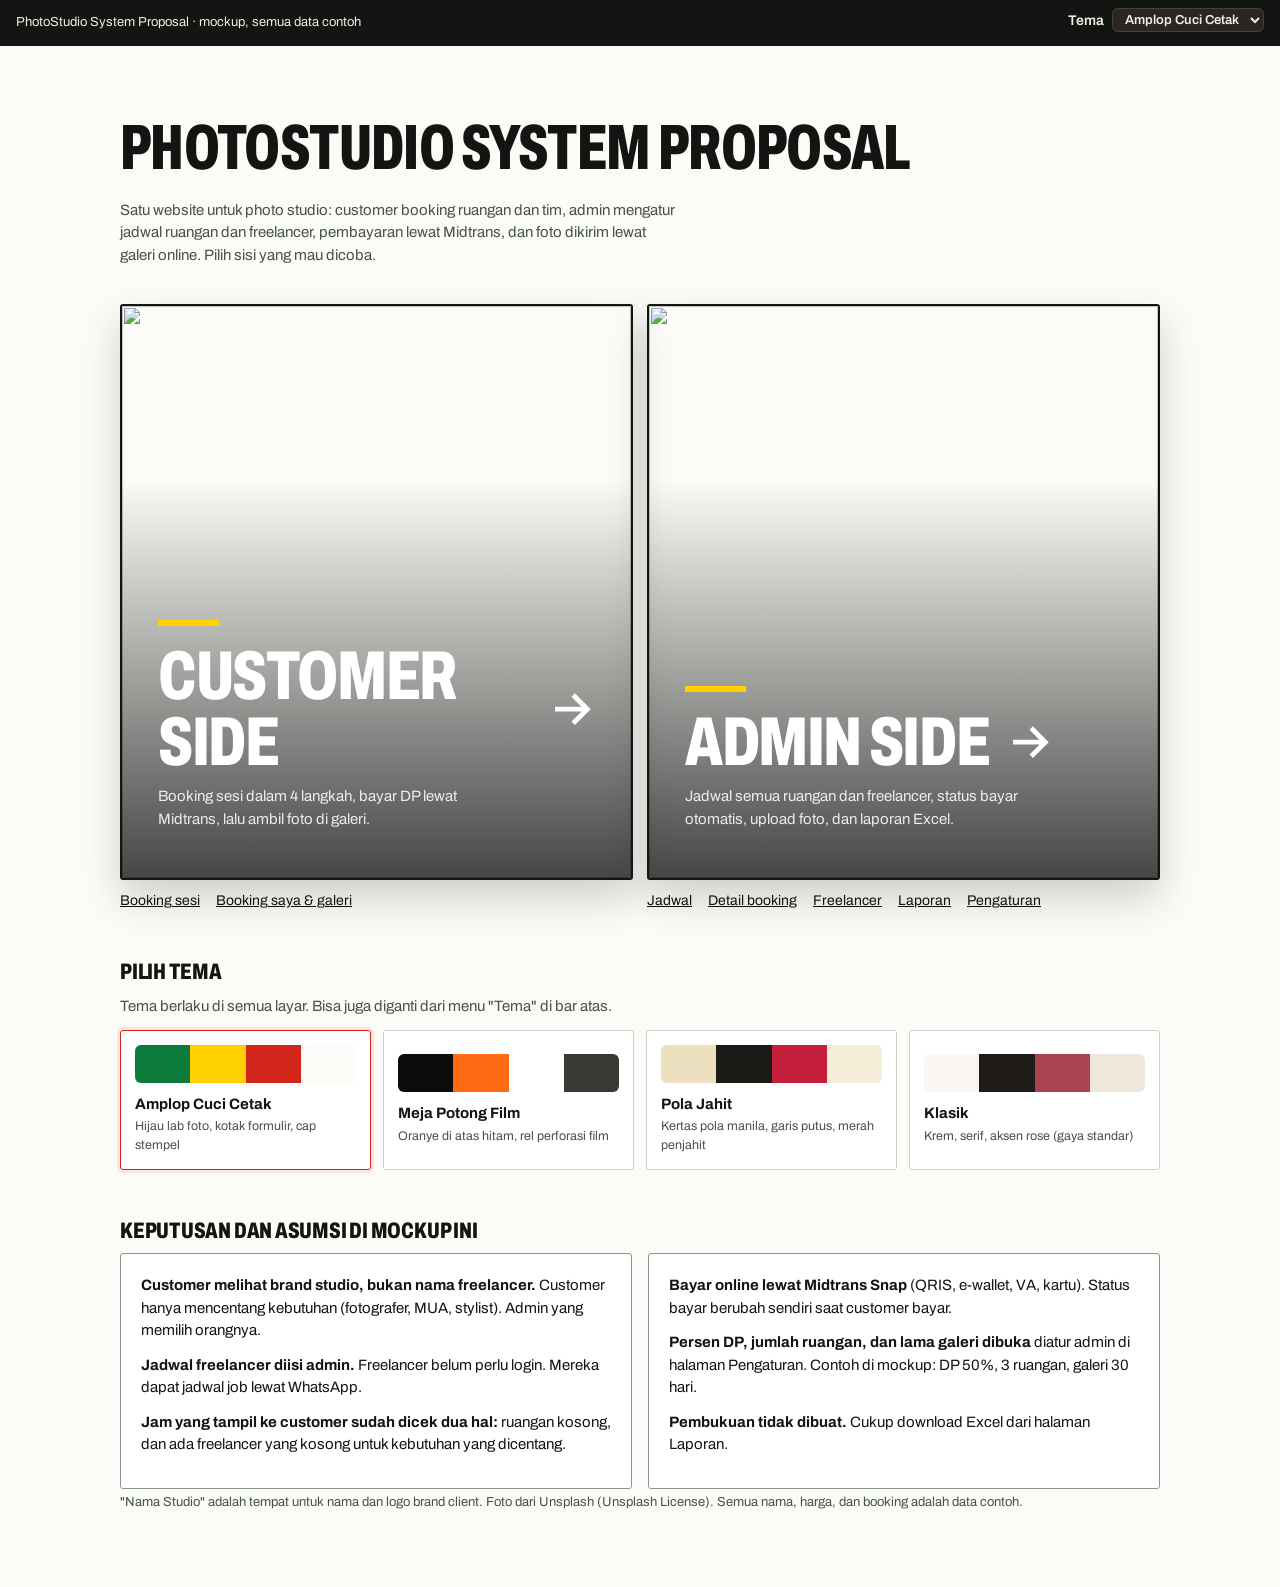
==== commit 8263257f: "Remove the Mawar Studio name from the mockups Use the neutral "Nama Studio" placeholder for the clie" ====
--- a/mockups/index.html
+++ b/mockups/index.html
@@ -69,7 +69,7 @@
           <p><b>Pembukuan tidak dibuat.</b> Cukup download Excel dari halaman Laporan.</p>
         </div>
       </div>
-      <p class="hint mt">"Mawar Studio" adalah nama contoh untuk brand client. Foto dari Unsplash (Unsplash License). Semua nama, harga, dan booking adalah data contoh.</p>
+      <p class="hint mt">"Nama Studio" adalah tempat untuk nama dan logo brand client. Foto dari Unsplash (Unsplash License). Semua nama, harga, dan booking adalah data contoh.</p>
     </section>
   </main>
 
--- a/mockups/assets/style.css
+++ b/mockups/assets/style.css
@@ -1,4 +1,4 @@
-/* Mawar Studio mockup styles. Static mockup only, no build step. */
+/* PhotoStudio System mockup styles. Static mockup only, no build step. */
 @import url("https://fonts.googleapis.com/css2?family=Archivo:wdth,wght@62..125,400..800&family=Courier+Prime:wght@400;700&family=Barlow+Condensed:wght@400;500;600;700&family=Bricolage+Grotesque:opsz,wght@12..96,400..800&family=Libre+Franklin:wght@400;500;600;700&family=Fraunces:opsz,wght@9..144,400;9..144,600&family=Plus+Jakarta+Sans:wght@400;500;600;700&display=swap");
 
 :root {
@@ -152,6 +152,11 @@
 .sheet .body { padding: 16px 18px 18px; }
 .method { display: flex; justify-content: space-between; align-items: center; width: 100%; padding: 13px 12px; border: 1px solid var(--line); border-radius: 10px; background: #fff; font: inherit; cursor: pointer; margin-bottom: 8px; color: var(--ink); }
 .method:hover { border-color: #0b2b4c; }
+.method .m-name { display: flex; flex-direction: column; align-items: flex-start; text-align: left; font-weight: 600; }
+.method .m-name small { font-weight: 400; font-size: 12px; }
+.method .m-logos { display: flex; align-items: center; gap: 8px; flex: none; }
+.qr-img { width: 200px; height: 200px; margin: 6px auto 8px; border: 1px solid var(--line); border-radius: 8px; }
+[data-theme="film"] .method { --ink: #111; color: #111; }
 .qr { width: 180px; height: 180px; margin: 10px auto; background:
   repeating-linear-gradient(90deg, #111 0 8px, #fff 8px 14px, #111 14px 18px, #fff 18px 30px),
   repeating-linear-gradient(0deg, #111 0 6px, #fff 6px 16px);
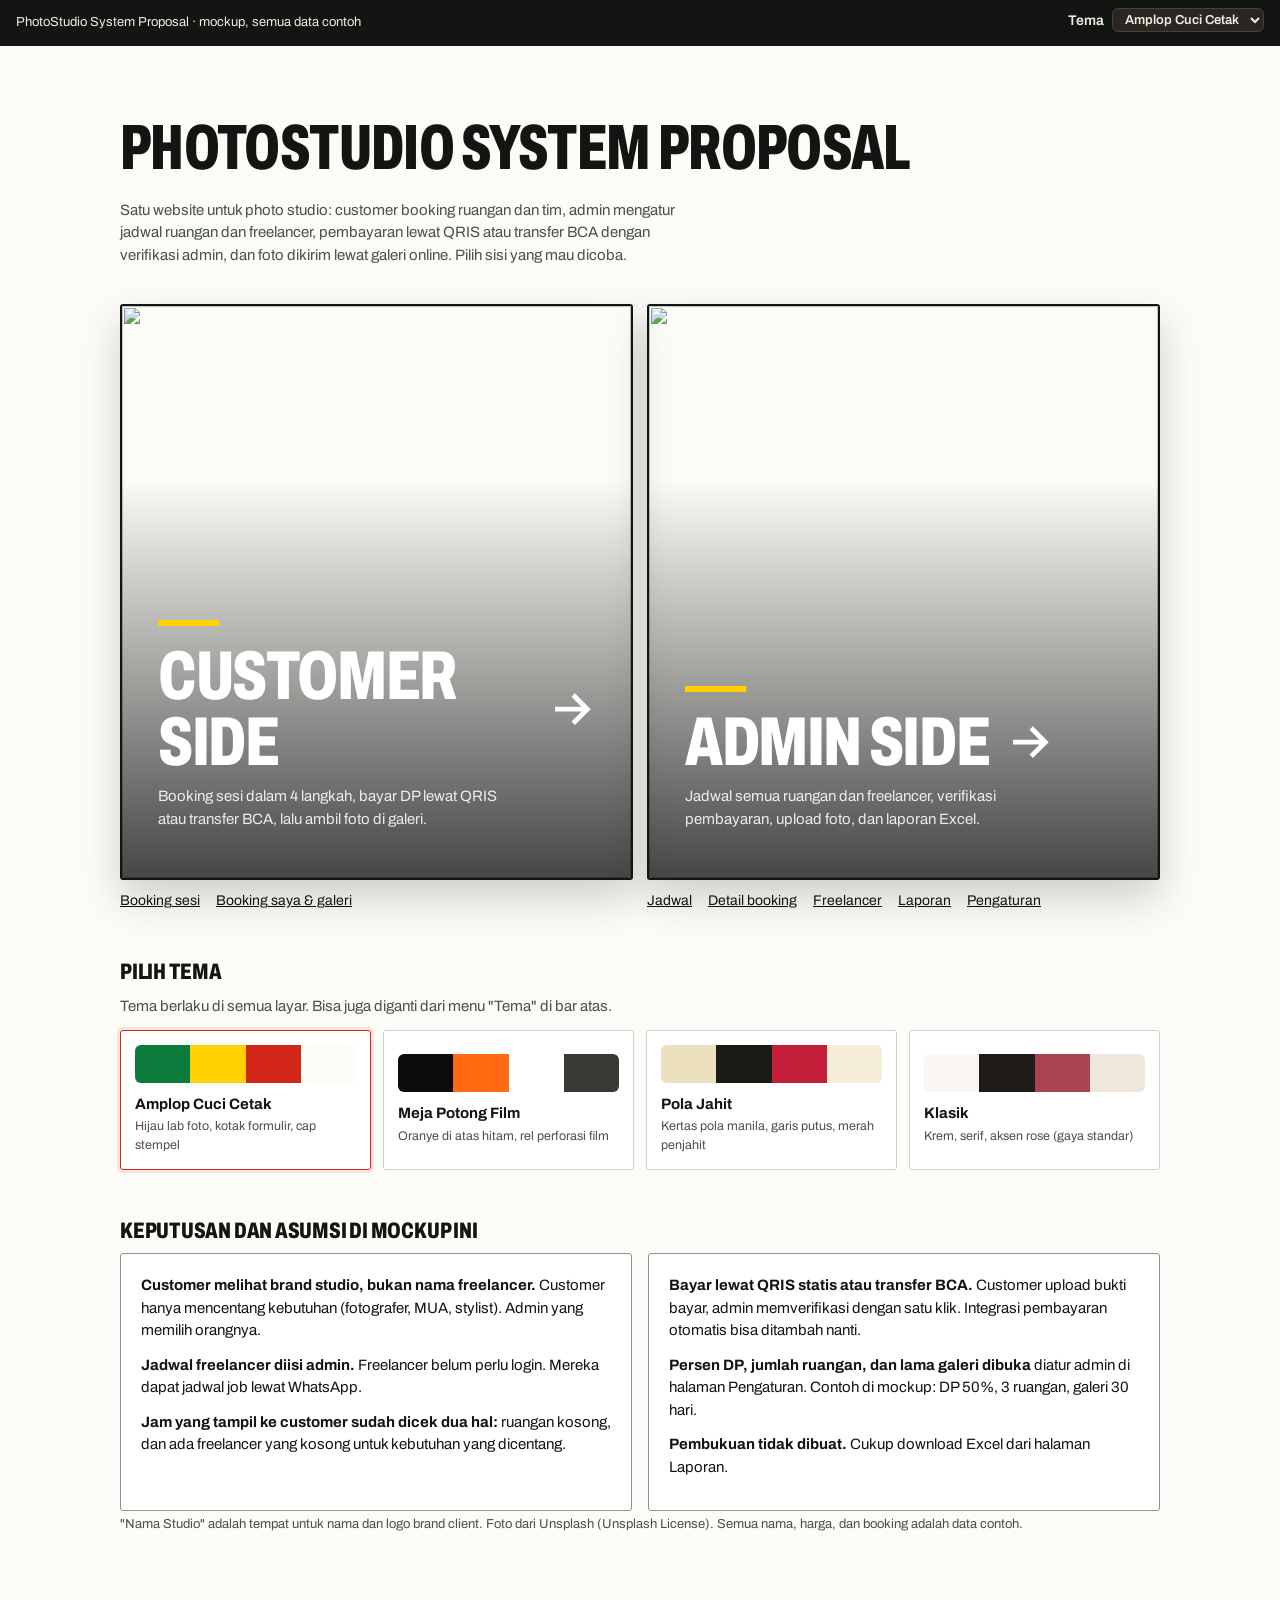
==== commit ce5bb2d8: "Switch payment to static QRIS and BCA transfer with admin verification Customers pay by static QRIS " ====
--- a/mockups/index.html
+++ b/mockups/index.html
@@ -21,7 +21,7 @@
   <main class="wrap">
     <section class="start-top">
       <h1>PhotoStudio System Proposal</h1>
-      <p>Satu website untuk photo studio: customer booking ruangan dan tim, admin mengatur jadwal ruangan dan freelancer, pembayaran lewat Midtrans, dan foto dikirim lewat galeri online. Pilih sisi yang mau dicoba.</p>
+      <p>Satu website untuk photo studio: customer booking ruangan dan tim, admin mengatur jadwal ruangan dan freelancer, pembayaran lewat QRIS atau transfer BCA dengan verifikasi admin, dan foto dikirim lewat galeri online. Pilih sisi yang mau dicoba.</p>
     </section>
 
     <div class="split">
@@ -31,7 +31,7 @@
           <div class="door-in">
             <div class="door-bar"></div>
             <div class="door-label">Customer Side <svg viewBox="0 0 24 24" fill="none" stroke="currentColor" stroke-width="2.4" aria-hidden="true"><path d="M4 12h15M13 5l7 7-7 7"/></svg></div>
-            <p class="door-sub">Booking sesi dalam 4 langkah, bayar DP lewat Midtrans, lalu ambil foto di galeri.</p>
+            <p class="door-sub">Booking sesi dalam 4 langkah, bayar DP lewat QRIS atau transfer BCA, lalu ambil foto di galeri.</p>
           </div>
         </a>
         <div class="door-links"><a href="booking.html">Booking sesi</a><a href="booking-saya.html">Booking saya &amp; galeri</a></div>
@@ -42,7 +42,7 @@
           <div class="door-in">
             <div class="door-bar"></div>
             <div class="door-label">Admin Side <svg viewBox="0 0 24 24" fill="none" stroke="currentColor" stroke-width="2.4" aria-hidden="true"><path d="M4 12h15M13 5l7 7-7 7"/></svg></div>
-            <p class="door-sub">Jadwal semua ruangan dan freelancer, status bayar otomatis, upload foto, dan laporan Excel.</p>
+            <p class="door-sub">Jadwal semua ruangan dan freelancer, verifikasi pembayaran, upload foto, dan laporan Excel.</p>
           </div>
         </a>
         <div class="door-links"><a href="admin/index.html">Jadwal</a><a href="admin/booking.html">Detail booking</a><a href="admin/freelancer.html">Freelancer</a><a href="admin/laporan.html">Laporan</a><a href="admin/pengaturan.html">Pengaturan</a></div>
@@ -64,7 +64,7 @@
           <p><b>Jam yang tampil ke customer sudah dicek dua hal:</b> ruangan kosong, dan ada freelancer yang kosong untuk kebutuhan yang dicentang.</p>
         </div>
         <div class="card flat stack">
-          <p><b>Bayar online lewat Midtrans Snap</b> (QRIS, e-wallet, VA, kartu). Status bayar berubah sendiri saat customer bayar.</p>
+          <p><b>Bayar lewat QRIS statis atau transfer BCA.</b> Customer upload bukti bayar, admin memverifikasi dengan satu klik. Integrasi pembayaran otomatis bisa ditambah nanti.</p>
           <p><b>Persen DP, jumlah ruangan, dan lama galeri dibuka</b> diatur admin di halaman Pengaturan. Contoh di mockup: DP 50%, 3 ruangan, galeri 30 hari.</p>
           <p><b>Pembukuan tidak dibuat.</b> Cukup download Excel dari halaman Laporan.</p>
         </div>
--- a/mockups/assets/style.css
+++ b/mockups/assets/style.css
@@ -143,7 +143,7 @@
 .lines td:last-child { text-align: right; }
 .lines tr.total td { border-top: 1px solid var(--line); font-weight: 700; padding-top: 10px; }
 
-/* Modal (Midtrans Snap simulation) */
+/* Modal (payment sheet) */
 .modal { position: fixed; inset: 0; background: rgba(20, 16, 14, .55); display: none; align-items: center; justify-content: center; padding: 16px; z-index: 50; }
 .modal.open { display: flex; }
 .sheet { background: #fff; width: 100%; max-width: 400px; border-radius: 16px; overflow: hidden; box-shadow: 0 20px 60px rgba(0,0,0,.3); }
@@ -400,3 +400,17 @@
 [data-theme="pola"] .door { border-radius: 0; outline: 1.5px dashed var(--ink); outline-offset: 5px; }
 [data-theme="pola"] .door .door-bar { background: var(--rose); }
 .theme-pick select { color: #f3ece4 !important; }
+
+/* Manual payment sheet */
+.paytabs { display: grid; grid-template-columns: 1fr 1fr; gap: 6px; background: #f1ede7; padding: 4px; border-radius: 12px; margin-bottom: 12px; }
+.paytabs button { display: flex; align-items: center; justify-content: center; gap: 8px; border: 0; background: transparent; padding: 9px 6px; border-radius: 9px; font: inherit; font-weight: 600; cursor: pointer; color: #111; }
+.paytabs button[aria-selected="true"] { background: #fff; box-shadow: 0 1px 3px rgba(0,0,0,.12); }
+.acct { border: 1px solid var(--line); border-radius: 12px; padding: 12px 14px; display: grid; gap: 2px; background: #fff; }
+.acct-no { font-family: var(--mono); font-size: 1.35rem; letter-spacing: .04em; }
+.upload { display: flex; justify-content: space-between; align-items: center; gap: 10px; border: 1.5px dashed #cfc5b8; border-radius: 12px; padding: 12px 14px; cursor: pointer; font-weight: 400; }
+#pay .sheet { --ink: #111; --muted: #5a554d; --line: #dcd8d0; color: #111; }
+.verify { display: grid; grid-template-columns: 150px 1fr; gap: 14px; align-items: center; border: 1px solid var(--line); border-radius: 12px; padding: 12px; margin: 10px 0 12px; background: var(--bg); }
+.receipt { background: #fff; border: 1px solid #d9e2ec; border-top: 5px solid #1a5bb5; border-radius: 8px; padding: 10px; display: grid; gap: 4px; font-size: 12px; color: #1f2b38; box-shadow: 0 4px 10px rgba(0,0,0,.08); transform: rotate(-2deg); }
+.receipt b { font-size: 16px; }
+[data-theme="film"] .verify { --ink: #111; color: #111; background: #fff; }
+@media (max-width: 520px) { .verify { grid-template-columns: 1fr; } }
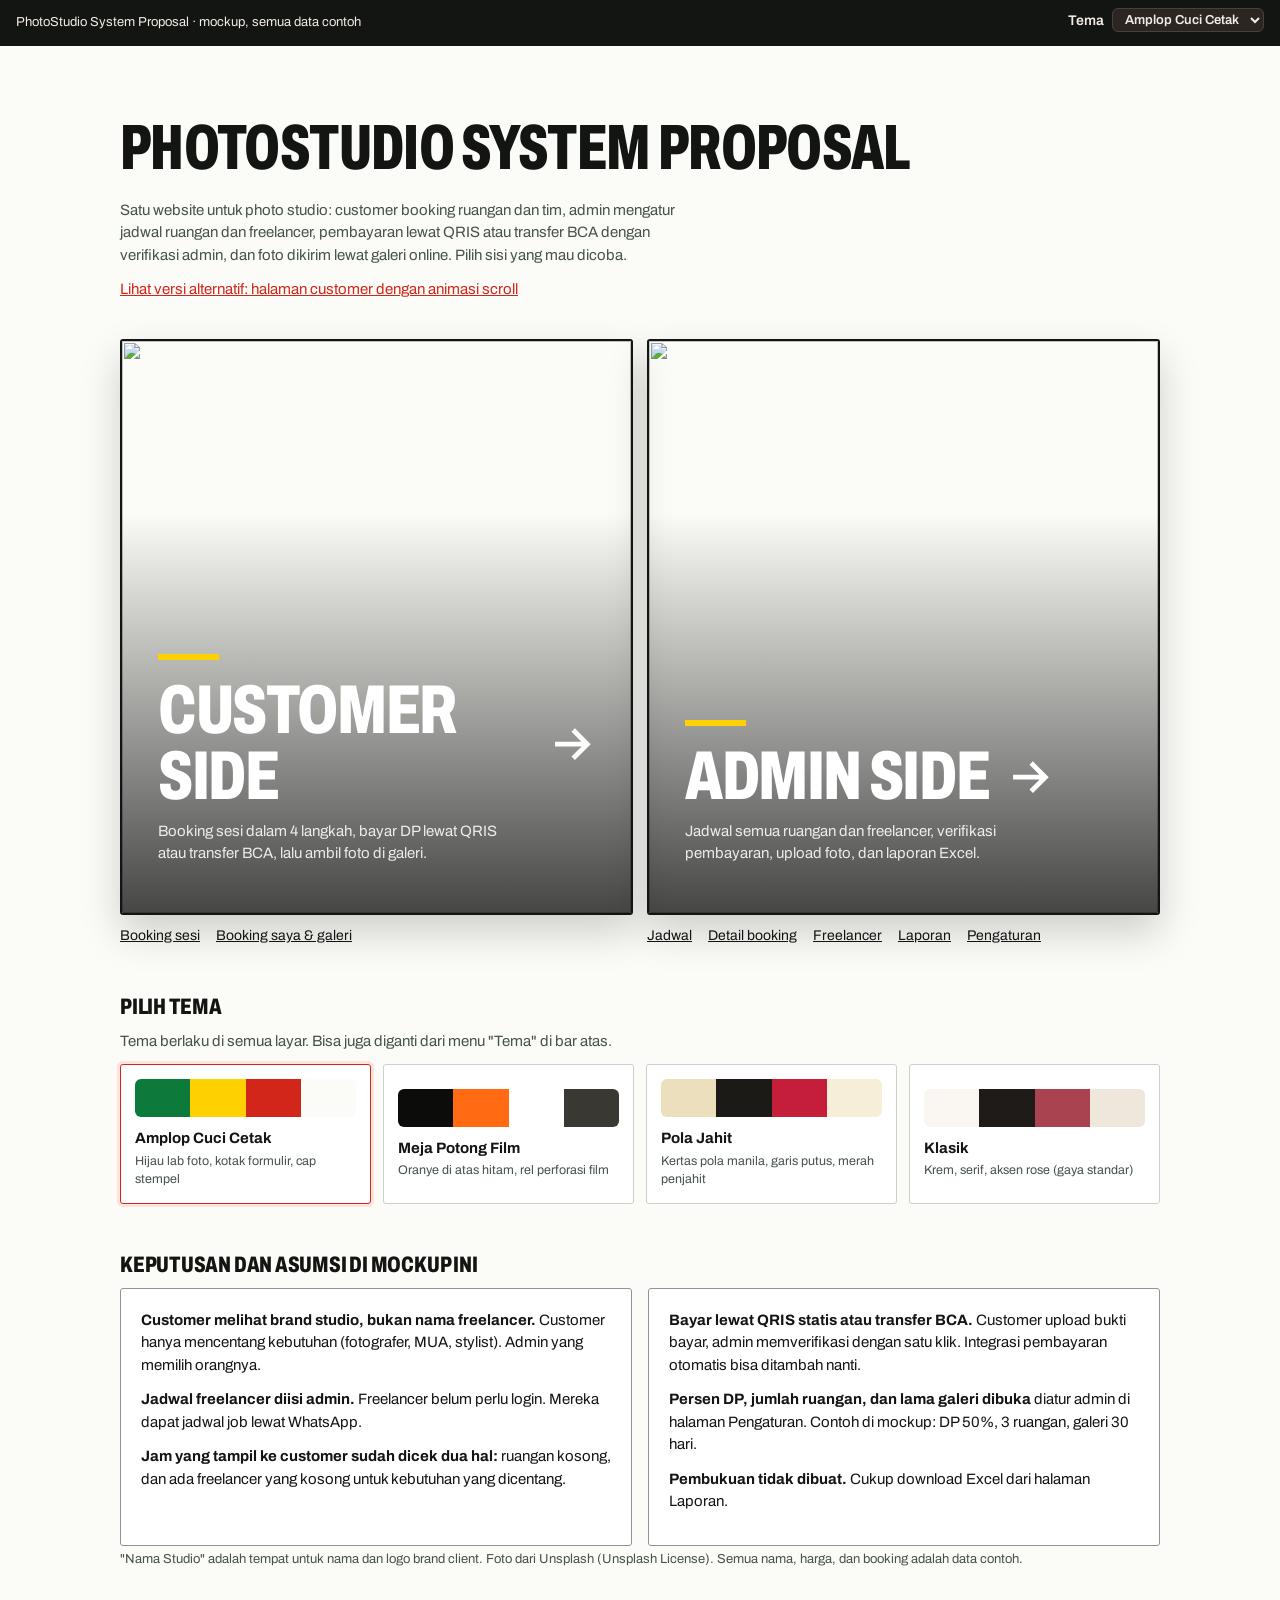
==== commit 2317c3b5: "Add scroll-animated alternative customer page One scroll walks through one booking: print slides out" ====
--- a/mockups/index.html
+++ b/mockups/index.html
@@ -22,6 +22,7 @@
     <section class="start-top">
       <h1>PhotoStudio System Proposal</h1>
       <p>Satu website untuk photo studio: customer booking ruangan dan tim, admin mengatur jadwal ruangan dan freelancer, pembayaran lewat QRIS atau transfer BCA dengan verifikasi admin, dan foto dikirim lewat galeri online. Pilih sisi yang mau dicoba.</p>
+      <p><a href="scroll.html">Lihat versi alternatif: halaman customer dengan animasi scroll</a></p>
     </section>
 
     <div class="split">
